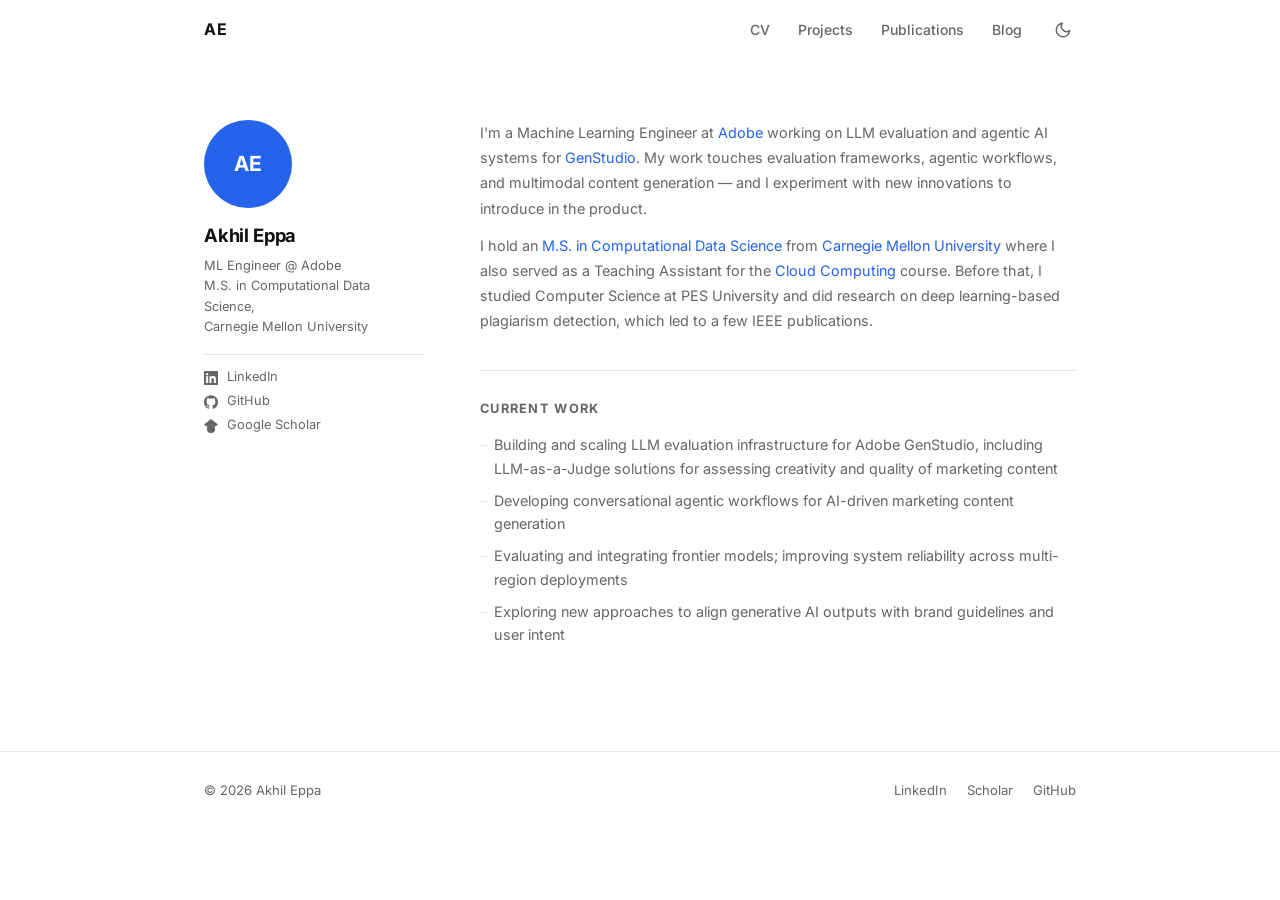
==== index.html @ fbea9900 "add portfolio content" ====
<!DOCTYPE html>
<html lang="en">
<head>
  <meta charset="UTF-8">
  <meta name="viewport" content="width=device-width, initial-scale=1.0">
  <title>Akhil Eppa</title>
  <meta name="description" content="Akhil Eppa — Machine Learning Engineer at Adobe.">
  <link rel="stylesheet" href="style.css">
  <link rel="preconnect" href="https://fonts.googleapis.com">
  <link rel="preconnect" href="https://fonts.gstatic.com" crossorigin>
  <link href="https://fonts.googleapis.com/css2?family=Inter:wght@300;400;500;600;700&family=JetBrains+Mono:wght@400;500&display=swap" rel="stylesheet">
</head>
<body>

  <nav id="navbar">
    <div class="nav-inner">
      <a href="index.html" class="nav-logo">AE</a>
      <button class="nav-hamburger" id="hamburger" aria-label="Toggle menu">
        <span></span><span></span><span></span>
      </button>
      <ul class="nav-links" id="navLinks">
        <li><a href="cv.html">CV</a></li>
        <li><a href="projects.html">Projects</a></li>
        <li><a href="publications.html">Publications</a></li>
        <li><a href="blog/index.html">Blog</a></li>
        <li>
          <button class="theme-toggle" id="themeToggle" aria-label="Toggle theme"></button>
        </li>
      </ul>
    </div>
  </nav>

  <main>
    <section id="home">
      <div class="container">
        <div class="profile-layout">

          <aside class="profile-sidebar">
            <div class="profile-avatar">AE</div>
            <h1 class="profile-name">Akhil Eppa</h1>
            <p class="profile-role">ML Engineer @ Adobe<br>M.S. in Computational Data Science,<br>Carnegie Mellon University</p>
            <hr class="profile-divider">
            <ul class="profile-links">
              <li>
                <a href="https://www.linkedin.com/in/akhil-eppa" target="_blank" rel="noopener noreferrer">
                  <svg xmlns="http://www.w3.org/2000/svg" width="14" height="14" fill="currentColor" viewBox="0 0 24 24"><path d="M20.447 20.452h-3.554v-5.569c0-1.328-.027-3.037-1.852-3.037-1.853 0-2.136 1.445-2.136 2.939v5.667H9.351V9h3.414v1.561h.046c.477-.9 1.637-1.85 3.37-1.85 3.601 0 4.267 2.37 4.267 5.455v6.286zM5.337 7.433a2.062 2.062 0 0 1-2.063-2.065 2.064 2.064 0 1 1 2.063 2.065zm1.782 13.019H3.555V9h3.564v11.452zM22.225 0H1.771C.792 0 0 .774 0 1.729v20.542C0 23.227.792 24 1.771 24h20.451C23.2 24 24 23.227 24 22.271V1.729C24 .774 23.2 0 22.222 0h.003z"/></svg>
                  <span>LinkedIn</span>
                </a>
              </li>
              <li>
                <a href="https://github.com/akhil-eppa" target="_blank" rel="noopener noreferrer">
                  <svg xmlns="http://www.w3.org/2000/svg" width="14" height="14" fill="currentColor" viewBox="0 0 24 24"><path d="M12 .297c-6.63 0-12 5.373-12 12 0 5.303 3.438 9.8 8.205 11.385.6.113.82-.258.82-.577 0-.285-.01-1.04-.015-2.04-3.338.724-4.042-1.61-4.042-1.61C4.422 18.07 3.633 17.7 3.633 17.7c-1.087-.744.084-.729.084-.729 1.205.084 1.838 1.236 1.838 1.236 1.07 1.835 2.809 1.305 3.495.998.108-.776.417-1.305.76-1.605-2.665-.3-5.466-1.332-5.466-5.93 0-1.31.465-2.38 1.235-3.22-.135-.303-.54-1.523.105-3.176 0 0 1.005-.322 3.3 1.23.96-.267 1.98-.399 3-.405 1.02.006 2.04.138 3 .405 2.28-1.552 3.285-1.23 3.285-1.23.645 1.653.24 2.873.12 3.176.765.84 1.23 1.91 1.23 3.22 0 4.61-2.805 5.625-5.475 5.92.42.36.81 1.096.81 2.22 0 1.606-.015 2.896-.015 3.286 0 .315.21.69.825.57C20.565 22.092 24 17.592 24 12.297c0-6.627-5.373-12-12-12"/></svg>
                  <span>GitHub</span>
                </a>
              </li>
              <li>
                <a href="https://scholar.google.com/citations?user=CIr-OwEAAAAJ&hl=en" target="_blank" rel="noopener noreferrer">
                  <svg xmlns="http://www.w3.org/2000/svg" width="14" height="14" fill="currentColor" viewBox="0 0 24 24"><path d="M12 24a7 7 0 1 1 0-14 7 7 0 0 1 0 14zm0-24L0 9.5l4.838 3.94A8 8 0 0 1 12 10a8 8 0 0 1 7.162 3.44L24 9.5z"/></svg>
                  <span>Google Scholar</span>
                </a>
              </li>
            </ul>
          </aside>

          <div class="profile-content">
            <div class="home-bio">
              <p>I'm a Machine Learning Engineer at <a href="https://www.adobe.com/home" target="_blank" rel="noopener noreferrer">Adobe</a> working on LLM evaluation and agentic AI systems for <a href="https://www.google.com/aclk?sa=L&ai=DChsSEwjpzMzr5sWTAxV20MIEHb3aNXQYACICCAEQABoCcHY&ae=2&aspm=1&co=1&ase=2&gclid=Cj0KCQjwm6POBhCrARIsAIG58CJ5O5itStvKnavV6vCLi7kCfodFiFaFuDNMny6w_f-miEnVx2iDV4gaAhU9EALw_wcB&cid=[base64]&cce=2&category=acrcp_v1_35&sig=AOD64_24VisyXW5CtUYkGpciDUBQBZgW2g&q&nis=4&adurl&ved=2ahUKEwi178br5sWTAxV0EjQIHRq7Ix4Q0Qx6BAgOEAE" target="_blank" rel="noopener noreferrer">GenStudio</a>. My work touches evaluation frameworks, agentic workflows, and multimodal content generation — and I experiment with new innovations to introduce in the product.</p>
              <p>I hold an <a href="https://www.lti.cs.cmu.edu/academics/masters-programs/mcds.html" target="_blank" rel="noopener noreferrer">M.S. in Computational Data Science</a> from <a href="https://www.cmu.edu/" target="_blank" rel="noopener noreferrer">Carnegie Mellon University</a> where I also served as a Teaching Assistant for the <a href="https://www.cs.cmu.edu/~msakr/15619-s23/" target="_blank" rel="noopener noreferrer">Cloud Computing</a> course. Before that, I studied Computer Science at PES University and did research on deep learning-based plagiarism detection, which led to a few IEEE publications.</p>
            </div>

            <div class="current-work">
              <h2>Current Work</h2>
              <ul>
                <li>Building and scaling LLM evaluation infrastructure for Adobe GenStudio, including LLM-as-a-Judge solutions for assessing creativity and quality of marketing content</li>
                <li>Developing conversational agentic workflows for AI-driven marketing content generation</li>
                <li>Evaluating and integrating frontier models; improving system reliability across multi-region deployments</li>
                <li>Exploring new approaches to align generative AI outputs with brand guidelines and user intent</li>
              </ul>
            </div>
          </div>

        </div>
      </div>
    </section>
  </main>

  <footer>
    <div class="container footer-inner">
      <span>&copy; 2026 Akhil Eppa</span>
      <div class="footer-links">
        <a href="https://www.linkedin.com/in/akhil-eppa" target="_blank" rel="noopener noreferrer">LinkedIn</a>
        <a href="https://scholar.google.com/citations?user=CIr-OwEAAAAJ&hl=en" target="_blank" rel="noopener noreferrer">Scholar</a>
        <a href="https://github.com/akhil-eppa" target="_blank" rel="noopener noreferrer">GitHub</a>
      </div>
    </div>
  </footer>

  <script src="script.js"></script>
</body>
</html>
---- style.css ----
/* ===== RESET & BASE ===== */
*, *::before, *::after {
  box-sizing: border-box;
  margin: 0;
  padding: 0;
}

:root {
  --bg:           #ffffff;
  --surface:      #f7f7f7;
  --border:       #e5e5e5;
  --text:         #111111;
  --text-muted:   #666666;
  --accent:       #2563eb;
  --accent-hover: #1d4ed8;
  --nav-h:        60px;
  --max-w:        920px;
  --radius:       8px;
  --font:         'Inter', system-ui, -apple-system, sans-serif;
  --mono:         'JetBrains Mono', 'Fira Mono', monospace;
}

[data-theme="dark"] {
  --bg:           #0f0f0f;
  --surface:      #1a1a1a;
  --border:       #2a2a2a;
  --text:         #eeeeee;
  --text-muted:   #888888;
  --accent:       #60a5fa;
  --accent-hover: #93c5fd;
}

html {
  scroll-behavior: smooth;
  scroll-padding-top: var(--nav-h);
}

body {
  font-family: var(--font);
  background: var(--bg);
  color: var(--text);
  line-height: 1.6;
  transition: background 0.2s, color 0.2s;
  -webkit-font-smoothing: antialiased;
}

a {
  color: var(--accent);
  text-decoration: none;
  transition: color 0.15s;
}

a:hover {
  color: var(--accent-hover);
}

ul {
  list-style: none;
}

/* ===== LAYOUT ===== */
.container {
  max-width: var(--max-w);
  margin: 0 auto;
  padding: 0 24px;
}

section {
  padding: 80px 0;
}

section + section {
  border-top: 1px solid var(--border);
}

/* ===== NAVBAR ===== */
#navbar {
  position: fixed;
  top: 0;
  left: 0;
  right: 0;
  height: var(--nav-h);
  z-index: 100;
  background: var(--bg);
  transition: box-shadow 0.2s, background 0.2s;
}

#navbar.scrolled {
  box-shadow: 0 1px 0 var(--border);
}

.nav-inner {
  max-width: var(--max-w);
  margin: 0 auto;
  padding: 0 24px;
  height: 100%;
  display: flex;
  align-items: center;
  justify-content: space-between;
}

.nav-logo {
  font-weight: 700;
  font-size: 1rem;
  color: var(--text);
  letter-spacing: 0.06em;
}

.nav-logo:hover {
  color: var(--text);
}

.nav-links {
  display: flex;
  align-items: center;
  gap: 28px;
}

.nav-links li {
  list-style: none;
}

.nav-links a {
  color: var(--text-muted);
  font-size: 0.875rem;
  font-weight: 500;
}

.nav-links a:hover,
.nav-links a.active {
  color: var(--text);
}

.theme-toggle {
  background: none;
  border: none;
  cursor: pointer;
  color: var(--text-muted);
  display: flex;
  align-items: center;
  justify-content: center;
  padding: 4px;
  border-radius: 4px;
  transition: color 0.15s;
  line-height: 0;
}

.theme-toggle:hover {
  color: var(--text);
}

/* ===== PROFILE LAYOUT ===== */
.profile-layout {
  display: grid;
  grid-template-columns: 220px 1fr;
  gap: 56px;
  align-items: start;
}

.profile-sidebar {
  position: sticky;
  top: calc(var(--nav-h) + 40px);
}

.profile-avatar {
  width: 88px;
  height: 88px;
  border-radius: 50%;
  background: var(--accent);
  color: #fff;
  display: flex;
  align-items: center;
  justify-content: center;
  font-size: 1.3rem;
  font-weight: 700;
  letter-spacing: 0.02em;
  margin-bottom: 16px;
}

.profile-name {
  font-size: 1.15rem;
  font-weight: 700;
  letter-spacing: -0.01em;
  margin-bottom: 8px;
  line-height: 1.3;
}

.profile-role {
  font-size: 0.8rem;
  color: var(--text-muted);
  line-height: 1.6;
  margin-bottom: 0;
}

.profile-divider {
  border: none;
  border-top: 1px solid var(--border);
  margin: 16px 0;
}

.profile-links {
  display: flex;
  flex-direction: column;
  gap: 10px;
  list-style: none;
  padding: 0;
}

.profile-links li {
  display: flex;
  align-items: center;
  gap: 9px;
  font-size: 0.8rem;
  color: var(--text-muted);
  line-height: 1;
}

.profile-links li > svg {
  flex-shrink: 0;
  opacity: 0.7;
}

.profile-links a {
  display: flex;
  align-items: center;
  gap: 9px;
  font-size: 0.8rem;
  color: var(--text-muted);
  transition: color 0.15s;
  line-height: 1;
}

.profile-links a:hover {
  color: var(--text);
}

.profile-content {
  min-width: 0;
}

@media (max-width: 720px) {
  .profile-layout {
    grid-template-columns: 1fr;
    gap: 32px;
  }

  .profile-sidebar {
    position: static;
    display: flex;
    flex-direction: column;
    align-items: flex-start;
  }
}

.nav-hamburger {
  display: none;
  flex-direction: column;
  gap: 5px;
  background: none;
  border: none;
  cursor: pointer;
  padding: 4px;
}

.nav-hamburger span {
  display: block;
  width: 22px;
  height: 2px;
  background: var(--text);
  border-radius: 2px;
  transition: all 0.2s;
}

/* ===== HOME & SUBPAGES ===== */
#home,
#blog-page,
#publications-page,
#cv-page {
  padding-top: calc(var(--nav-h) + 60px);
}

.home-bio {
  display: flex;
  flex-direction: column;
  gap: 12px;
  margin-bottom: 28px;
}

.home-bio p {
  font-size: 0.9rem;
  color: var(--text-muted);
  line-height: 1.75;
}

.tagline-highlight {
  color: var(--text);
  font-weight: 500;
}

.social-links {
  display: flex;
  flex-wrap: wrap;
  gap: 14px;
}

.social-links a {
  display: inline-flex;
  align-items: center;
  gap: 6px;
  font-size: 0.82rem;
  font-weight: 500;
  color: var(--text-muted);
  transition: color 0.15s;
}

.social-links a:hover {
  color: var(--text);
}

/* Home sections */
.home-content {
  display: flex;
  flex-direction: column;
  gap: 0;
}

.home-section {
  padding: 28px 0;
  border-top: 1px solid var(--border);
  display: grid;
  grid-template-columns: 160px 1fr;
  gap: 0 32px;
  align-items: start;
}

.home-section h2 {
  font-size: 0.8rem;
  font-weight: 700;
  text-transform: uppercase;
  letter-spacing: 0.1em;
  color: var(--text-muted);
  padding-top: 2px;
}

/* Plain list */
.plain-list {
  display: flex;
  flex-direction: column;
  gap: 12px;
}

.plain-list li {
  display: flex;
  flex-direction: column;
  gap: 2px;
}

.item-primary {
  font-size: 0.9rem;
  font-weight: 500;
  color: var(--text);
}

.item-secondary {
  font-size: 0.82rem;
  color: var(--text-muted);
}

/* Experience list */
.exp-list {
  display: flex;
  flex-direction: column;
  gap: 14px;
}

.exp-list li {
  display: flex;
  gap: 20px;
  align-items: flex-start;
}

.exp-date {
  font-family: var(--mono);
  font-size: 0.78rem;
  color: var(--text-muted);
  min-width: 100px;
  flex-shrink: 0;
  padding-top: 2px;
}

.exp-body {
  display: flex;
  flex-direction: column;
  gap: 2px;
}

/* Skills list */
.skills-list {
  display: flex;
  flex-wrap: wrap;
  gap: 6px 0;
  column-gap: 0;
}

.skills-list li {
  font-size: 0.875rem;
  color: var(--text-muted);
}

.skills-list li::after {
  content: ' · ';
  color: var(--border);
  margin: 0 4px;
}

.skills-list li:last-child::after {
  content: '';
}

/* Publications in home */
.pub-title {
  font-size: 0.875rem;
  color: var(--text);
  font-weight: 400;
}

a.pub-title {
  color: var(--accent);
}

a.pub-title:hover {
  color: var(--accent-hover);
}

.see-all {
  display: inline-block;
  margin-top: 12px;
  font-size: 0.82rem;
  font-weight: 500;
}

/* Current Work */
.current-work {
  margin-top: 36px;
  padding-top: 28px;
  border-top: 1px solid var(--border);
}

.current-work h2 {
  font-size: 0.8rem;
  font-weight: 700;
  text-transform: uppercase;
  letter-spacing: 0.1em;
  color: var(--text-muted);
  margin-bottom: 14px;
}

.current-work ul {
  display: flex;
  flex-direction: column;
  gap: 8px;
  padding-left: 0;
}

.current-work li {
  font-size: 0.9rem;
  color: var(--text-muted);
  line-height: 1.65;
  padding-left: 14px;
  position: relative;
}

.current-work li::before {
  content: '–';
  position: absolute;
  left: 0;
  color: var(--border);
}

/* ===== SECTION HEADERS ===== */
.section-title {
  font-size: 1.4rem;
  font-weight: 700;
  letter-spacing: -0.01em;
  margin-bottom: 6px;
}

.section-subtitle {
  font-size: 0.875rem;
  color: var(--text-muted);
  margin-bottom: 36px;
}

.section-subtitle a {
  font-weight: 500;
}

/* ===== CARDS (WORK) ===== */
.cards-grid {
  display: grid;
  grid-template-columns: repeat(auto-fill, minmax(320px, 1fr));
  gap: 14px;
}

.card {
  background: var(--surface);
  border: 1px solid var(--border);
  border-radius: var(--radius);
  padding: 20px 22px;
  transition: border-color 0.15s;
}

.card:hover {
  border-color: var(--text-muted);
}

.card-header {
  display: flex;
  flex-direction: column;
  gap: 8px;
  margin-bottom: 10px;
}

.card h3 {
  font-size: 0.95rem;
  font-weight: 600;
  line-height: 1.35;
}

.card p {
  font-size: 0.875rem;
  color: var(--text-muted);
  line-height: 1.65;
}

.card-tags {
  display: flex;
  flex-wrap: wrap;
  gap: 5px;
}

/* ===== TAGS ===== */
.tag {
  font-family: var(--mono);
  font-size: 0.72rem;
  background: var(--border);
  color: var(--text-muted);
  padding: 2px 7px;
  border-radius: 4px;
  line-height: 1.6;
}

/* ===== RESEARCH ===== */
.research-list {
  display: flex;
  flex-direction: column;
}

.research-item {
  display: flex;
  gap: 24px;
  padding: 24px 0;
  border-bottom: 1px solid var(--border);
}

.research-item:last-child {
  border-bottom: none;
}

.research-meta {
  display: flex;
  flex-direction: column;
  align-items: flex-end;
  min-width: 68px;
  padding-top: 3px;
  gap: 5px;
  flex-shrink: 0;
}

.research-year {
  font-family: var(--mono);
  font-size: 0.78rem;
  color: var(--text-muted);
}

.research-venue {
  font-size: 0.72rem;
  font-weight: 600;
  color: var(--accent);
  text-transform: uppercase;
  letter-spacing: 0.05em;
}

.project-date {
  font-size: 0.78rem;
  color: var(--text-muted);
  margin-bottom: 8px;
  font-family: var(--mono);
}

.research-body h3 {
  font-size: 0.95rem;
  font-weight: 600;
  line-height: 1.4;
  margin-bottom: 8px;
}

.research-body p {
  font-size: 0.875rem;
  color: var(--text-muted);
  line-height: 1.65;
  margin-bottom: 10px;
}

.research-link {
  font-size: 0.85rem;
  font-weight: 500;
}

/* ===== BLOG ===== */
.blog-empty {
  color: var(--text-muted);
  font-size: 0.95rem;
  font-style: italic;
}

.blog-list {
  display: flex;
  flex-direction: column;
  margin-top: 8px;
}

.blog-item {
  display: flex;
  flex-direction: column;
  gap: 4px;
  padding: 20px 0;
  border-bottom: 1px solid var(--border);
}

.blog-item:first-child {
  border-top: 1px solid var(--border);
}

.blog-item-meta {
  font-size: 0.78rem;
  color: var(--text-muted);
  font-family: var(--mono);
}

.blog-venue {
  color: var(--accent);
  font-weight: 500;
}

.blog-item-title {
  font-size: 0.95rem;
  font-weight: 500;
  color: var(--text);
  transition: color 0.15s;
}

.blog-item-title:hover {
  color: var(--accent);
}

/* ===== CV ===== */
.cv-summary {
  font-size: 0.975rem;
  color: var(--text-muted);
  line-height: 1.75;
  max-width: 620px;
  margin-top: 8px;
}

.cv-block {
  margin-top: 52px;
}

.cv-section-label {
  font-size: 0.72rem;
  font-weight: 700;
  text-transform: uppercase;
  letter-spacing: 0.12em;
  color: var(--text-muted);
  margin-bottom: 20px;
}

/* Timeline */
.timeline {
  display: flex;
  flex-direction: column;
}

.timeline-item {
  padding: 20px 0;
  border-bottom: 1px solid var(--border);
}

.timeline-item:last-child {
  border-bottom: none;
}

.timeline-header {
  display: flex;
  justify-content: space-between;
  align-items: flex-start;
  flex-wrap: wrap;
  gap: 4px;
  margin-bottom: 10px;
}

.timeline-role {
  display: block;
  font-size: 0.9rem;
  font-weight: 600;
  margin-bottom: 2px;
}

.timeline-org {
  display: block;
  font-size: 0.82rem;
  color: var(--accent);
  font-weight: 500;
}

.timeline-date {
  font-family: var(--mono);
  font-size: 0.78rem;
  color: var(--text-muted);
  white-space: nowrap;
  padding-top: 2px;
}

.timeline-item ul {
  display: flex;
  flex-direction: column;
  gap: 5px;
  padding-left: 0;
}

.timeline-item li {
  font-size: 0.875rem;
  color: var(--text-muted);
  line-height: 1.6;
  padding-left: 14px;
  position: relative;
}

.timeline-item li::before {
  content: '–';
  position: absolute;
  left: 0;
  color: var(--border);
}

.timeline-detail {
  font-size: 0.85rem;
  color: var(--text-muted);
}

/* Skills */
.skills-groups {
  display: flex;
  flex-direction: column;
  gap: 14px;
}

.skills-group {
  display: flex;
  align-items: flex-start;
  gap: 16px;
}

.skills-label {
  font-size: 0.8rem;
  color: var(--text-muted);
  min-width: 140px;
  padding-top: 4px;
  font-weight: 500;
  flex-shrink: 0;
}

.tags-row {
  display: flex;
  flex-wrap: wrap;
  gap: 6px;
}

/* Awards / Certs */
.awards-list {
  display: flex;
  flex-direction: column;
  gap: 8px;
}

.awards-list li {
  font-size: 0.875rem;
  color: var(--text-muted);
  padding-left: 14px;
  position: relative;
}

.awards-list li::before {
  content: '–';
  position: absolute;
  left: 0;
  color: var(--border);
}

/* ===== FOOTER ===== */
footer {
  border-top: 1px solid var(--border);
  padding: 28px 0;
  margin-top: 24px;
}

.footer-inner {
  display: flex;
  justify-content: space-between;
  align-items: center;
  flex-wrap: wrap;
  gap: 12px;
}

footer span {
  font-size: 0.82rem;
  color: var(--text-muted);
}

.footer-links {
  display: flex;
  gap: 20px;
}

.footer-links a {
  font-size: 0.82rem;
  color: var(--text-muted);
}

.footer-links a:hover {
  color: var(--text);
}

/* ===== RESPONSIVE ===== */
@media (max-width: 600px) {
  .home-section {
    grid-template-columns: 1fr;
    gap: 10px;
  }


  .nav-hamburger {
    display: flex;
  }

  .nav-links {
    display: none;
    position: absolute;
    top: var(--nav-h);
    left: 0;
    right: 0;
    background: var(--bg);
    flex-direction: column;
    align-items: flex-start;
    padding: 16px 24px 20px;
    border-bottom: 1px solid var(--border);
    gap: 14px;
  }

  .nav-links.open {
    display: flex;
  }

  .cards-grid {
    grid-template-columns: 1fr;
  }

  .research-item {
    flex-direction: column-reverse;
    gap: 6px;
  }

  .research-meta {
    flex-direction: row;
    align-items: center;
    gap: 10px;
    min-width: auto;
  }

  .skills-group {
    flex-direction: column;
    gap: 8px;
  }

  .skills-label {
    min-width: auto;
  }

  .timeline-header {
    flex-direction: column;
    gap: 2px;
  }

  .footer-inner {
    flex-direction: column;
    align-items: flex-start;
  }
}

@media (max-width: 400px) {
  .social-links a span {
    display: none;
  }

  .social-links a {
    padding: 8px 10px;
  }
}
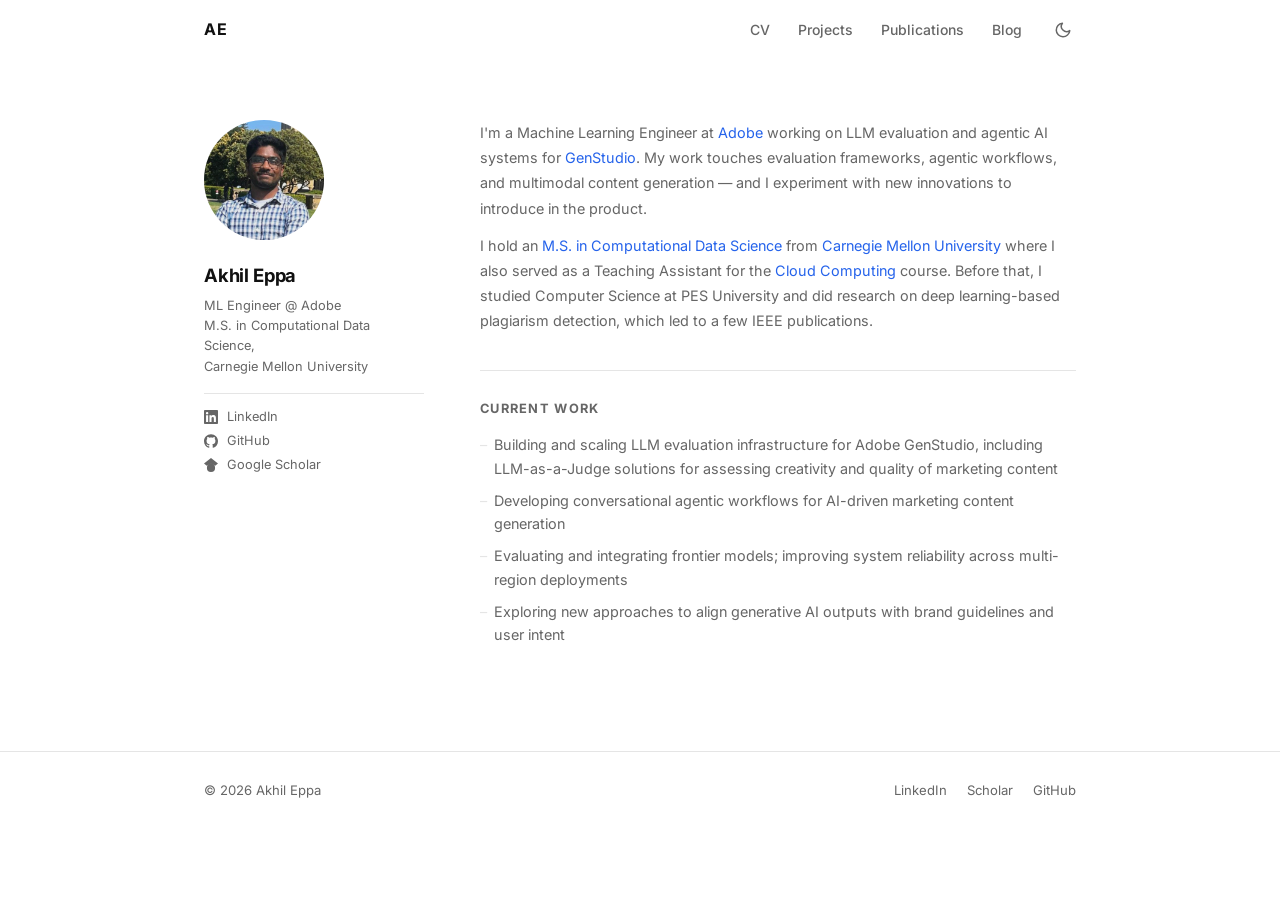
==== commit 31f4ecd8: "update to site" ====
--- a/index.html
+++ b/index.html
@@ -3,8 +3,58 @@
 <head>
   <meta charset="UTF-8">
   <meta name="viewport" content="width=device-width, initial-scale=1.0">
-  <title>Akhil Eppa</title>
-  <meta name="description" content="Akhil Eppa — Machine Learning Engineer at Adobe.">
+  <title>Akhil Eppa — ML Engineer at Adobe | Carnegie Mellon University</title>
+  <meta name="description" content="Akhil Eppa is a Machine Learning Engineer at Adobe building LLM evaluation and agentic AI systems. M.S. in Computational Data Science from Carnegie Mellon University.">
+  <meta name="keywords" content="Akhil Eppa, Machine Learning Engineer, Adobe, Carnegie Mellon, LLM evaluation, agentic AI, GenStudio, ML engineer portfolio">
+  <meta name="author" content="Akhil Eppa">
+  <link rel="canonical" href="https://akhil-eppa.github.io/">
+
+  <!-- Open Graph -->
+  <meta property="og:type" content="profile">
+  <meta property="og:title" content="Akhil Eppa — ML Engineer at Adobe">
+  <meta property="og:description" content="Machine Learning Engineer at Adobe working on LLM evaluation and agentic AI systems for GenStudio. M.S. from Carnegie Mellon University.">
+  <meta property="og:url" content="https://akhil-eppa.github.io/">
+  <meta property="og:site_name" content="Akhil Eppa">
+
+  <!-- Structured Data -->
+  <script type="application/ld+json">
+  {
+    "@context": "https://schema.org",
+    "@type": "Person",
+    "name": "Akhil Eppa",
+    "givenName": "Akhil",
+    "familyName": "Eppa",
+    "description": "Machine Learning Engineer at Adobe building LLM evaluation and agentic AI systems for GenStudio. M.S. in Computational Data Science from Carnegie Mellon University.",
+    "jobTitle": "Machine Learning Engineer",
+    "worksFor": {
+      "@type": "Organization",
+      "name": "Adobe",
+      "url": "https://www.adobe.com"
+    },
+    "alumniOf": [
+      {
+        "@type": "CollegeOrUniversity",
+        "name": "Carnegie Mellon University",
+        "url": "https://www.cmu.edu"
+      },
+      {
+        "@type": "CollegeOrUniversity",
+        "name": "PES University",
+        "url": "https://pes.edu"
+      }
+    ],
+    "knowsAbout": ["Machine Learning", "LLM Evaluation", "Agentic AI", "GenStudio", "Deep Learning", "Cloud Computing", "Data Science"],
+    "url": "https://akhil-eppa.github.io/",
+    "email": "akhil.e2k@gmail.com",
+    "sameAs": [
+      "https://www.linkedin.com/in/akhil-eppa",
+      "https://github.com/akhil-eppa",
+      "https://scholar.google.com/citations?user=CIr-OwEAAAAJ&hl=en",
+      "https://arxiv.org/search/?searchtype=author&query=Eppa%2C+A"
+    ]
+  }
+  </script>
+
   <link rel="stylesheet" href="style.css">
   <link rel="preconnect" href="https://fonts.googleapis.com">
   <link rel="preconnect" href="https://fonts.gstatic.com" crossorigin>
@@ -36,7 +86,7 @@
         <div class="profile-layout">
 
           <aside class="profile-sidebar">
-            <div class="profile-avatar">AE</div>
+            <img src="akhil.jpeg" alt="Akhil Eppa" class="profile-avatar">
             <h1 class="profile-name">Akhil Eppa</h1>
             <p class="profile-role">ML Engineer @ Adobe<br>M.S. in Computational Data Science,<br>Carnegie Mellon University</p>
             <hr class="profile-divider">
--- a/style.css
+++ b/style.css
@@ -163,17 +163,10 @@
 }
 
 .profile-avatar {
-  width: 88px;
-  height: 88px;
+  width: 120px;
+  height: 120px;
   border-radius: 50%;
-  background: var(--accent);
-  color: #fff;
-  display: flex;
-  align-items: center;
-  justify-content: center;
-  font-size: 1.3rem;
-  font-weight: 700;
-  letter-spacing: 0.02em;
+  object-fit: cover;
   margin-bottom: 16px;
 }
 
